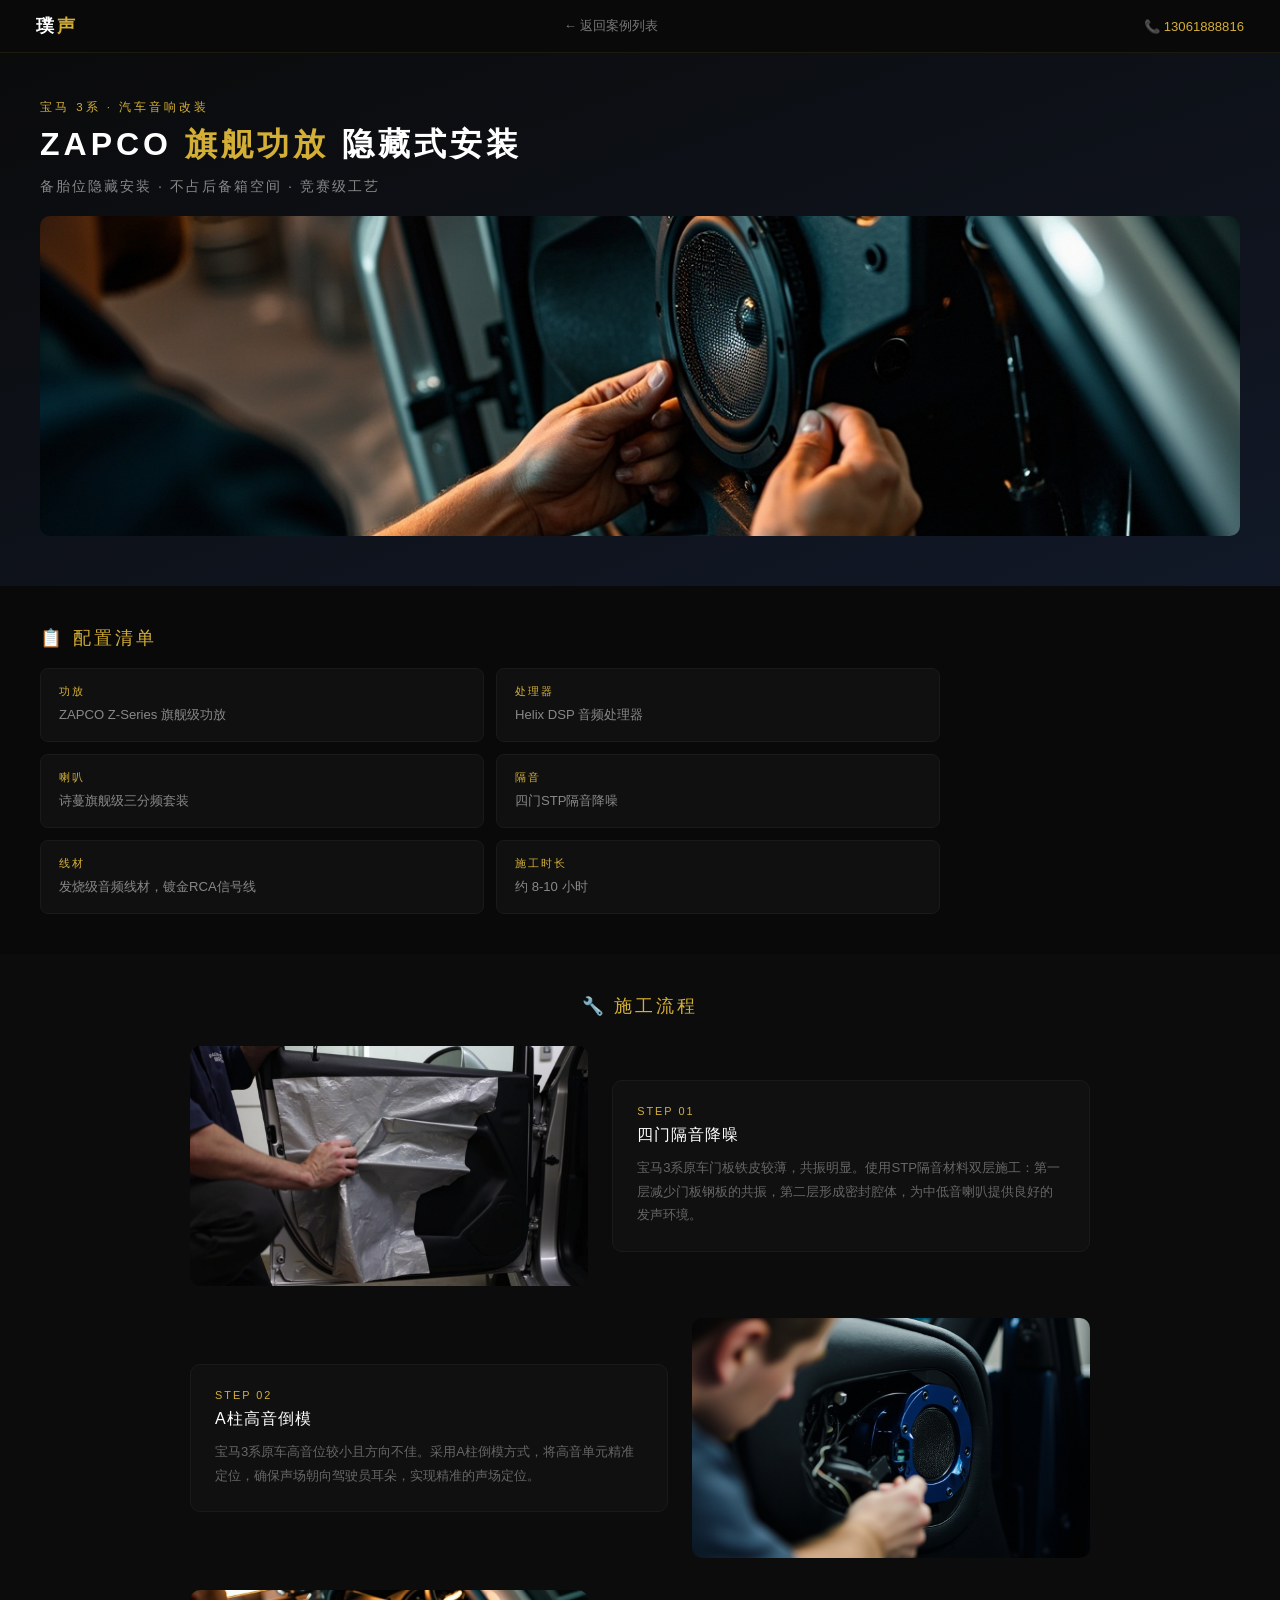
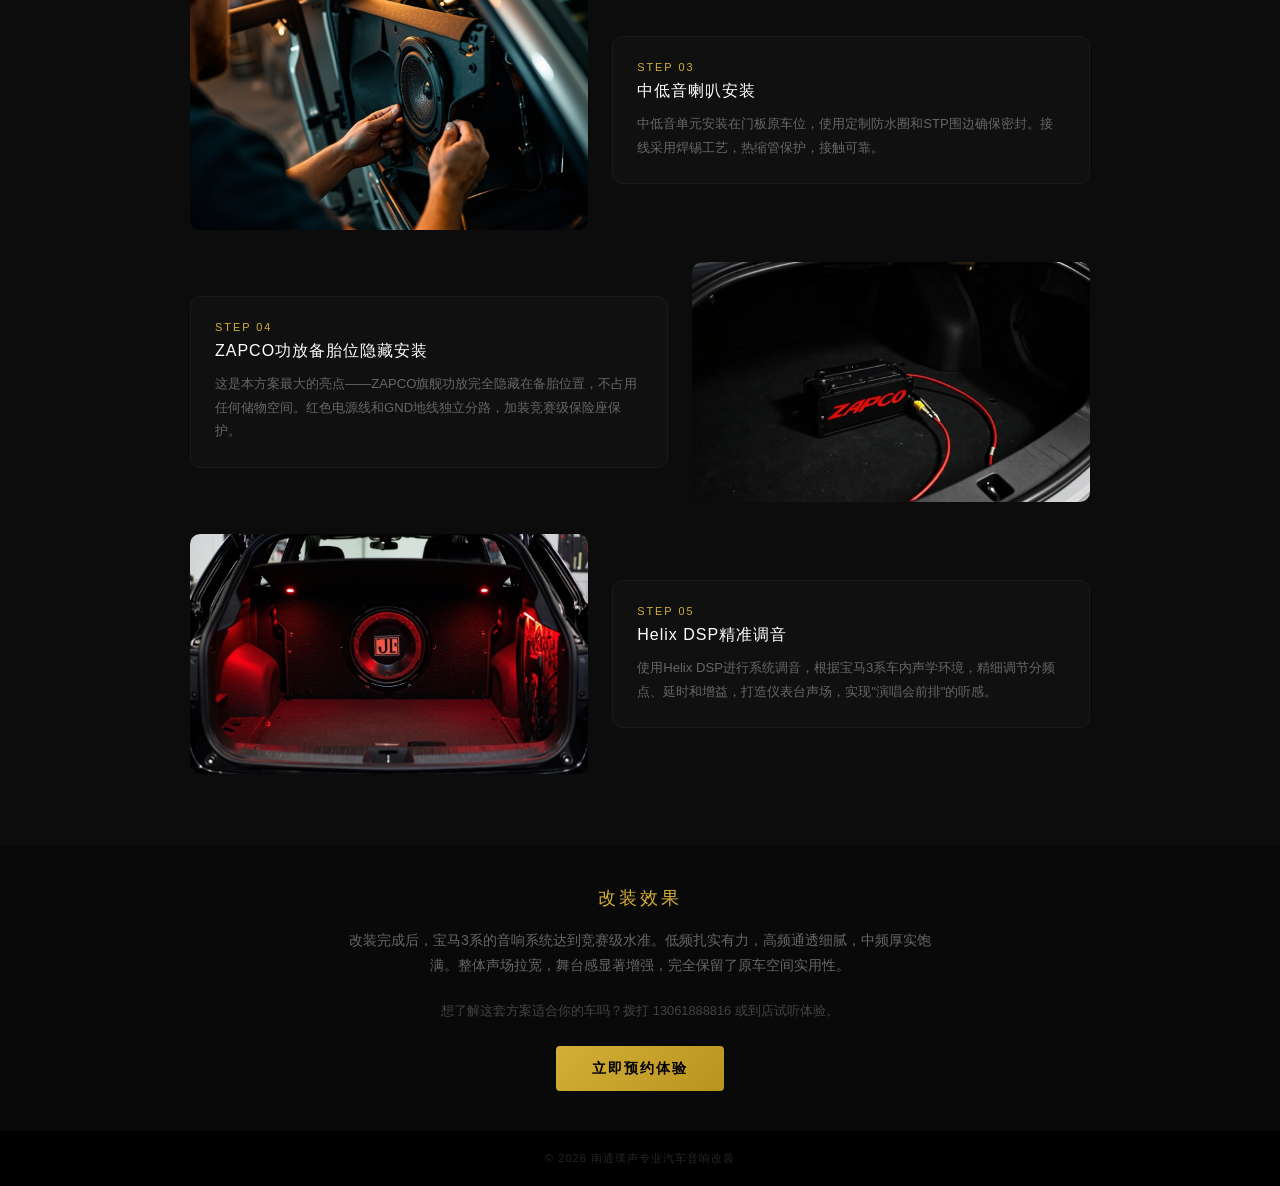
==== case-bmw.html @ 30ced148 "initial pusound website" ====
<!DOCTYPE html>
<html lang="zh-CN">
<head>
  <meta charset="UTF-8">
  <meta name="baidu-site-verification" content="codeva-0A6vj1tlnV"/>
  <meta name="viewport" content="width=device-width, initial-scale=1.0">
  <title>宝马3系改装ZAPCO旗舰功放 | 璞声汽车音响</title>
  <meta name="description" content="宝马3系汽车音响改装，ZAPCO旗舰功放备胎位隐藏安装，不占后备箱空间。诗蔓三分频+四门STP隔音+Helix DSP调音，适合南通宝马车主。">
  <meta name="keywords" content="南通汽车音响改装,宝马3系音响改装,ZAPCO功放,STP隔音,汽车音响升级,南通宝马改装">
  <link rel="canonical" href="https://www.pusound.cn/case-bmw.html">
  <meta property="og:title" content="宝马3系改装ZAPCO旗舰功放 | 璞声汽车音响">
  <meta property="og:description" content="ZAPCO旗舰功放备胎位隐藏安装，不占空间。宝马3系改装案例展示。">
  <meta property="og:type" content="article">
  <meta property="og:url" content="https://www.pusound.cn/case-bmw.html">
  <script type="application/ld+json">
  {
    "@context": "https://schema.org",
    "@type": "Article",
    "headline": "宝马3系改装ZAPCO旗舰功放",
    "description": "宝马3系汽车音响改装，ZAPCO旗舰功放备胎位隐藏安装，诗蔓三分频+STP隔音+Helix DSP调音",
    "image": "https://www.pusound.cn/images/cases/ku-bmw.jpg",
    "author": {"@type": "Organization", "name": "南通璞声专业汽车音响改装"},
    "publisher": {"@type": "Organization", "name": "南通璞声专业汽车音响改装", "url": "https://www.pusound.cn/"}
  }
  </script>
  <style>
    *{margin:0;padding:0;box-sizing:border-box}
    body{font-family:'PingFang SC','Microsoft YaHei',sans-serif;background:#0a0a0a;color:#fff;overflow-x:hidden}
    a{text-decoration:none;color:inherit}
    img{width:100%;height:100%;object-fit:cover;display:block}
    nav{position:fixed;top:0;left:0;right:0;z-index:100;padding:14px 36px;display:flex;justify-content:space-between;align-items:center;background:rgba(10,10,10,0.95);backdrop-filter:blur(10px);border-bottom:1px solid rgba(212,175,55,0.1);z-index:200}
    nav .logo{font-size:1.1rem;font-weight:700;letter-spacing:3px}
    nav .logo span{color:#d4af37}
    nav .back{color:#777;font-size:0.82rem}
    nav .back:hover{color:#d4af37}
    nav .tel{color:#d4af37;font-size:0.82rem;font-weight:500}
    .hero{padding:100px 40px 50px;background:linear-gradient(160deg,#0a0a0a 0%,#111827 100%)}
    .hero .car{color:#d4af37;font-size:0.72rem;letter-spacing:3px;margin-bottom:8px;text-transform:uppercase}
    .hero h1{font-size:2rem;font-weight:700;letter-spacing:4px;margin-bottom:10px}
    .hero h1 span{color:#d4af37}
    .hero .subtitle{color:#888;font-size:0.9rem;letter-spacing:2px;margin-bottom:20px}
    .hero-img{width:100%;height:320px;object-fit:cover;border-radius:10px;background:#111}
    .config{padding:40px;background:#090909}
    .config h2,.process h2,.summary h2{font-size:1.1rem;font-weight:400;color:#d4af37;letter-spacing:3px;margin-bottom:18px}
    .config-grid{display:grid;grid-template-columns:1fr 1fr;gap:12px;max-width:900px}
    .config-item{background:#101010;border:1px solid #1a1a1a;border-radius:8px;padding:16px 18px}
    .config-item .label{color:#d4af37;font-size:0.68rem;letter-spacing:2px;margin-bottom:5px}
    .config-item .value{color:#888;font-size:0.82rem;line-height:1.6}
    .process{padding:40px;background:#0c0c0c}
    .process h2{text-align:center;margin-bottom:28px}
    .step{display:grid;grid-template-columns:1fr 1.2fr;gap:24px;max-width:900px;margin:0 auto 32px;align-items:center}
    .step.reverse{grid-template-columns:1.2fr 1fr}
    .step-img{height:240px;object-fit:cover;border-radius:10px;background:#111}
    .step-content{background:#101010;border:1px solid #1a1a1a;border-radius:10px;padding:24px}
    .step-num{color:#d4af37;font-size:0.68rem;letter-spacing:2px;margin-bottom:8px}
    .step-title{color:#fff;font-size:1rem;letter-spacing:1px;margin-bottom:10px;font-weight:500}
    .step-desc{color:#666;font-size:0.82rem;line-height:1.8}
    .summary{padding:40px;background:#090909;text-align:center}
    .summary p{color:#666;font-size:0.88rem;line-height:1.8;max-width:600px;margin:0 auto 20px}
    .summary .cta{display:inline-flex;padding:13px 36px;background:linear-gradient(135deg,#d4af37,#b8941f);color:#000;font-weight:600;font-size:0.9rem;border-radius:4px;letter-spacing:2px}
    footer{padding:20px;text-align:center;background:#000;color:#252525;font-size:0.7rem;letter-spacing:1px}
    @media(max-width:768px){.config-grid{grid-template-columns:1fr}.step,.step.reverse{grid-template-columns:1fr}}
  </style>
</head>
<body>
<nav>
  <a href="/" class="logo">璞<span>声</span></a>
  <a href="/" class="back">← 返回案例列表</a>
  <a href="tel:13061888816" class="tel">📞 13061888816</a>
</nav>
<section class="hero">
  <div class="car">宝马 3系 · 汽车音响改装</div>
  <h1>ZAPCO <span>旗舰功放</span> 隐藏式安装</h1>
  <div class="subtitle">备胎位隐藏安装 · 不占后备箱空间 · 竞赛级工艺</div>
  <img class="hero-img" src="/images/process-install-door.png" alt="宝马3系改装">
</section>
<section class="config">
  <h2>📋 配置清单</h2>
  <div class="config-grid">
    <div class="config-item"><div class="label">功放</div><div class="value">ZAPCO Z-Series 旗舰级功放</div></div>
    <div class="config-item"><div class="label">处理器</div><div class="value">Helix DSP 音频处理器</div></div>
    <div class="config-item"><div class="label">喇叭</div><div class="value">诗蔓旗舰级三分频套装</div></div>
    <div class="config-item"><div class="label">隔音</div><div class="value">四门STP隔音降噪</div></div>
    <div class="config-item"><div class="label">线材</div><div class="value">发烧级音频线材，镀金RCA信号线</div></div>
    <div class="config-item"><div class="label">施工时长</div><div class="value">约 8-10 小时</div></div>
  </div>
</section>
<section class="process">
  <h2>🔧 施工流程</h2>
  <div class="step">
    <img class="step-img" src="/images/process-deadening.png" alt="四门隔音" onerror="this.style.display='none'">
    <div class="step-content">
      <div class="step-num">STEP 01</div>
      <div class="step-title">四门隔音降噪</div>
      <div class="step-desc">宝马3系原车门板铁皮较薄，共振明显。使用STP隔音材料双层施工：第一层减少门板钢板的共振，第二层形成密封腔体，为中低音喇叭提供良好的发声环境。</div>
    </div>
  </div>
  <div class="step reverse">
    <div class="step-content">
      <div class="step-num">STEP 02</div>
      <div class="step-title">A柱高音倒模</div>
      <div class="step-desc">宝马3系原车高音位较小且方向不佳。采用A柱倒模方式，将高音单元精准定位，确保声场朝向驾驶员耳朵，实现精准的声场定位。</div>
    </div>
    <img class="step-img" src="/images/process-morel.png" alt="A柱倒模" onerror="this.style.display='none'">
  </div>
  <div class="step">
    <img class="step-img" src="/images/process-install-door.png" alt="中低音安装" onerror="this.style.display='none'">
    <div class="step-content">
      <div class="step-num">STEP 03</div>
      <div class="step-title">中低音喇叭安装</div>
      <div class="step-desc">中低音单元安装在门板原车位，使用定制防水圈和STP围边确保密封。接线采用焊锡工艺，热缩管保护，接触可靠。</div>
    </div>
  </div>
  <div class="step reverse">
    <div class="step-content">
      <div class="step-num">STEP 04</div>
      <div class="step-title">ZAPCO功放备胎位隐藏安装</div>
      <div class="step-desc">这是本方案最大的亮点——ZAPCO旗舰功放完全隐藏在备胎位置，不占用任何储物空间。红色电源线和GND地线独立分路，加装竞赛级保险座保护。</div>
    </div>
    <img class="step-img" src="/images/process-zapco.png" alt="ZAPCO功放安装" onerror="this.style.display='none'">
  </div>
  <div class="step">
    <img class="step-img" src="/images/process-trunk.png" alt="DSP调音" onerror="this.style.display='none'">
    <div class="step-content">
      <div class="step-num">STEP 05</div>
      <div class="step-title">Helix DSP精准调音</div>
      <div class="step-desc">使用Helix DSP进行系统调音，根据宝马3系车内声学环境，精细调节分频点、延时和增益，打造仪表台声场，实现"演唱会前排"的听感。</div>
    </div>
  </div>
</section>
<section class="summary">
  <h2>改装效果</h2>
  <p>改装完成后，宝马3系的音响系统达到竞赛级水准。低频扎实有力，高频通透细腻，中频厚实饱满。整体声场拉宽，舞台感显著增强，完全保留了原车空间实用性。</p>
  <p style="color:#444;font-size:0.8rem;margin-bottom:24px">想了解这套方案适合你的车吗？拨打 13061888816 或到店试听体验。</p>
  <a href="tel:13061888816" class="cta">立即预约体验</a>
</section>
<footer>© 2026 南通璞声专业汽车音响改装</footer>
</body>
</html>
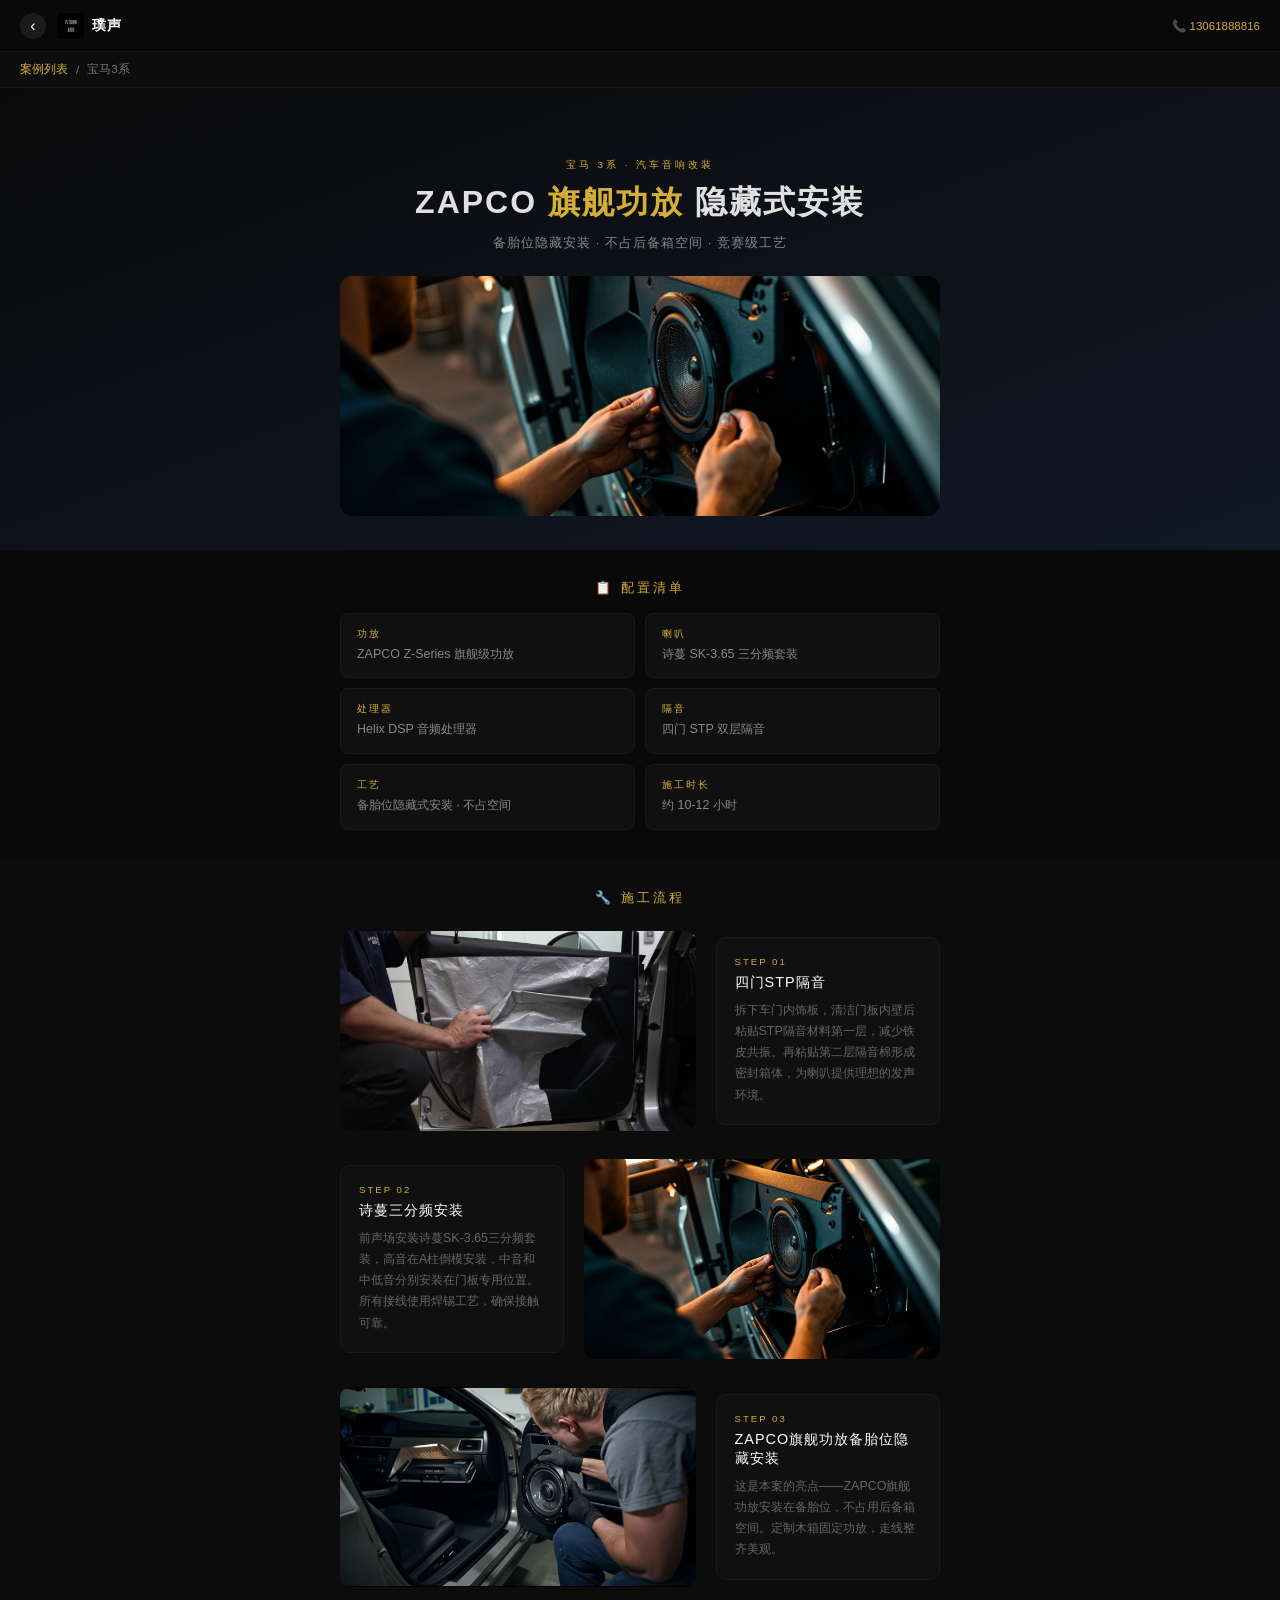
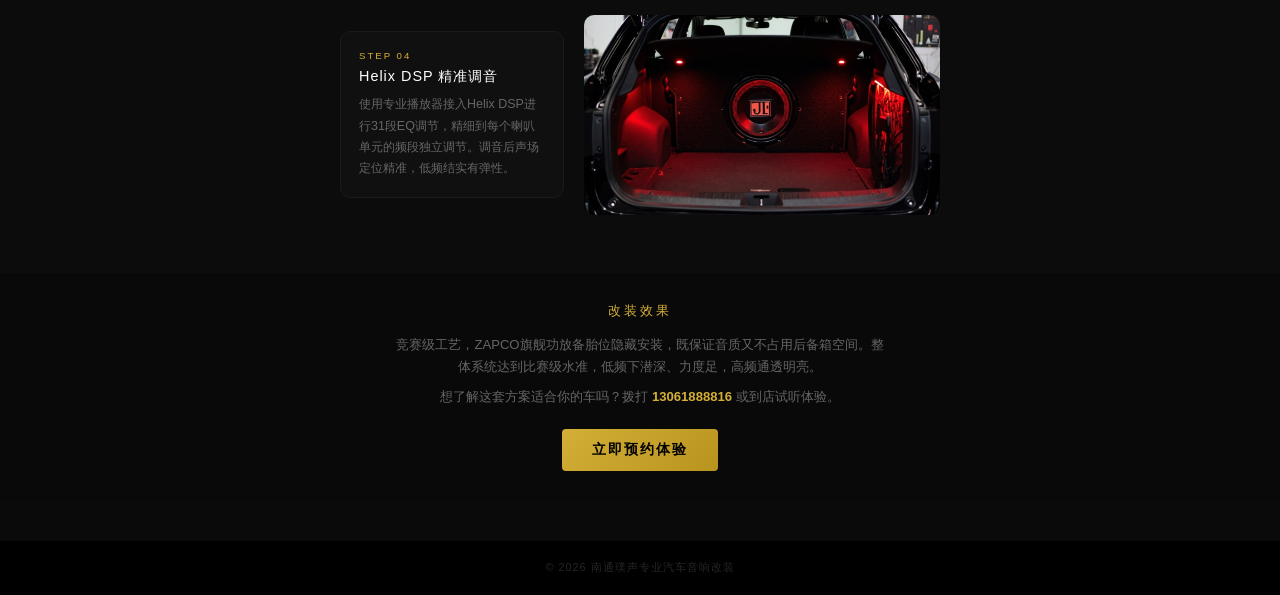
==== commit 8203cf41: "Add case pages: bmw, jl, morel, tlxi + SPA redesign with styles.css" ====
--- a/case-bmw.html
+++ b/case-bmw.html
@@ -2,138 +2,93 @@
 <html lang="zh-CN">
 <head>
   <meta charset="UTF-8">
-  <meta name="baidu-site-verification" content="codeva-0A6vj1tlnV"/>
-  <meta name="viewport" content="width=device-width, initial-scale=1.0">
+  <meta name="viewport" content="width=device-width, initial-scale=1.0, maximum-scale=1.0, user-scalable=no">
   <title>宝马3系改装ZAPCO旗舰功放 | 璞声汽车音响</title>
-  <meta name="description" content="宝马3系汽车音响改装，ZAPCO旗舰功放备胎位隐藏安装，不占后备箱空间。诗蔓三分频+四门STP隔音+Helix DSP调音，适合南通宝马车主。">
-  <meta name="keywords" content="南通汽车音响改装,宝马3系音响改装,ZAPCO功放,STP隔音,汽车音响升级,南通宝马改装">
+  <meta name="description" content="宝马3系汽车音响改装，ZAPCO旗舰功放备胎位隐藏安装，不占后备箱空间。诗蔓三分频+四门STP隔音+Helix DSP调音。">
   <link rel="canonical" href="https://www.pusound.cn/case-bmw.html">
-  <meta property="og:title" content="宝马3系改装ZAPCO旗舰功放 | 璞声汽车音响">
-  <meta property="og:description" content="ZAPCO旗舰功放备胎位隐藏安装，不占空间。宝马3系改装案例展示。">
-  <meta property="og:type" content="article">
-  <meta property="og:url" content="https://www.pusound.cn/case-bmw.html">
-  <script type="application/ld+json">
-  {
-    "@context": "https://schema.org",
-    "@type": "Article",
-    "headline": "宝马3系改装ZAPCO旗舰功放",
-    "description": "宝马3系汽车音响改装，ZAPCO旗舰功放备胎位隐藏安装，诗蔓三分频+STP隔音+Helix DSP调音",
-    "image": "https://www.pusound.cn/images/cases/ku-bmw.jpg",
-    "author": {"@type": "Organization", "name": "南通璞声专业汽车音响改装"},
-    "publisher": {"@type": "Organization", "name": "南通璞声专业汽车音响改装", "url": "https://www.pusound.cn/"}
-  }
-  </script>
-  <style>
-    *{margin:0;padding:0;box-sizing:border-box}
-    body{font-family:'PingFang SC','Microsoft YaHei',sans-serif;background:#0a0a0a;color:#fff;overflow-x:hidden}
-    a{text-decoration:none;color:inherit}
-    img{width:100%;height:100%;object-fit:cover;display:block}
-    nav{position:fixed;top:0;left:0;right:0;z-index:100;padding:14px 36px;display:flex;justify-content:space-between;align-items:center;background:rgba(10,10,10,0.95);backdrop-filter:blur(10px);border-bottom:1px solid rgba(212,175,55,0.1);z-index:200}
-    nav .logo{font-size:1.1rem;font-weight:700;letter-spacing:3px}
-    nav .logo span{color:#d4af37}
-    nav .back{color:#777;font-size:0.82rem}
-    nav .back:hover{color:#d4af37}
-    nav .tel{color:#d4af37;font-size:0.82rem;font-weight:500}
-    .hero{padding:100px 40px 50px;background:linear-gradient(160deg,#0a0a0a 0%,#111827 100%)}
-    .hero .car{color:#d4af37;font-size:0.72rem;letter-spacing:3px;margin-bottom:8px;text-transform:uppercase}
-    .hero h1{font-size:2rem;font-weight:700;letter-spacing:4px;margin-bottom:10px}
-    .hero h1 span{color:#d4af37}
-    .hero .subtitle{color:#888;font-size:0.9rem;letter-spacing:2px;margin-bottom:20px}
-    .hero-img{width:100%;height:320px;object-fit:cover;border-radius:10px;background:#111}
-    .config{padding:40px;background:#090909}
-    .config h2,.process h2,.summary h2{font-size:1.1rem;font-weight:400;color:#d4af37;letter-spacing:3px;margin-bottom:18px}
-    .config-grid{display:grid;grid-template-columns:1fr 1fr;gap:12px;max-width:900px}
-    .config-item{background:#101010;border:1px solid #1a1a1a;border-radius:8px;padding:16px 18px}
-    .config-item .label{color:#d4af37;font-size:0.68rem;letter-spacing:2px;margin-bottom:5px}
-    .config-item .value{color:#888;font-size:0.82rem;line-height:1.6}
-    .process{padding:40px;background:#0c0c0c}
-    .process h2{text-align:center;margin-bottom:28px}
-    .step{display:grid;grid-template-columns:1fr 1.2fr;gap:24px;max-width:900px;margin:0 auto 32px;align-items:center}
-    .step.reverse{grid-template-columns:1.2fr 1fr}
-    .step-img{height:240px;object-fit:cover;border-radius:10px;background:#111}
-    .step-content{background:#101010;border:1px solid #1a1a1a;border-radius:10px;padding:24px}
-    .step-num{color:#d4af37;font-size:0.68rem;letter-spacing:2px;margin-bottom:8px}
-    .step-title{color:#fff;font-size:1rem;letter-spacing:1px;margin-bottom:10px;font-weight:500}
-    .step-desc{color:#666;font-size:0.82rem;line-height:1.8}
-    .summary{padding:40px;background:#090909;text-align:center}
-    .summary p{color:#666;font-size:0.88rem;line-height:1.8;max-width:600px;margin:0 auto 20px}
-    .summary .cta{display:inline-flex;padding:13px 36px;background:linear-gradient(135deg,#d4af37,#b8941f);color:#000;font-weight:600;font-size:0.9rem;border-radius:4px;letter-spacing:2px}
-    footer{padding:20px;text-align:center;background:#000;color:#252525;font-size:0.7rem;letter-spacing:1px}
-    @media(max-width:768px){.config-grid{grid-template-columns:1fr}.step,.step.reverse{grid-template-columns:1fr}}
-  </style>
+  <link rel="stylesheet" href="styles.css">
 </head>
 <body>
-<nav>
-  <a href="/" class="logo">璞<span>声</span></a>
-  <a href="/" class="back">← 返回案例列表</a>
-  <a href="tel:13061888816" class="tel">📞 13061888816</a>
-</nav>
-<section class="hero">
-  <div class="car">宝马 3系 · 汽车音响改装</div>
-  <h1>ZAPCO <span>旗舰功放</span> 隐藏式安装</h1>
-  <div class="subtitle">备胎位隐藏安装 · 不占后备箱空间 · 竞赛级工艺</div>
-  <img class="hero-img" src="/images/process-install-door.png" alt="宝马3系改装">
-</section>
-<section class="config">
-  <h2>📋 配置清单</h2>
-  <div class="config-grid">
-    <div class="config-item"><div class="label">功放</div><div class="value">ZAPCO Z-Series 旗舰级功放</div></div>
-    <div class="config-item"><div class="label">处理器</div><div class="value">Helix DSP 音频处理器</div></div>
-    <div class="config-item"><div class="label">喇叭</div><div class="value">诗蔓旗舰级三分频套装</div></div>
-    <div class="config-item"><div class="label">隔音</div><div class="value">四门STP隔音降噪</div></div>
-    <div class="config-item"><div class="label">线材</div><div class="value">发烧级音频线材，镀金RCA信号线</div></div>
-    <div class="config-item"><div class="label">施工时长</div><div class="value">约 8-10 小时</div></div>
+  <nav>
+    <button class="nav-back show" onclick="history.back()">‹</button>
+    <div class="logo">
+      <img src="/images/logo-pusound.webp" alt="璞声" class="logo-img" onerror="this.src='/images/logo-pusound.jpg'" loading="lazy">
+      <span class="logo-text">璞声</span>
+    </div>
+    <div class="spacer"></div>
+    <a href="tel:13061888816" class="tel">📞 13061888816</a>
+  </nav>
+
+  <div class="sub-header">
+    <a href="/">案例列表</a>
+    <span>/</span>
+    <span>宝马3系</span>
   </div>
-</section>
-<section class="process">
-  <h2>🔧 施工流程</h2>
-  <div class="step">
-    <img class="step-img" src="/images/process-deadening.png" alt="四门隔音" onerror="this.style.display='none'">
-    <div class="step-content">
-      <div class="step-num">STEP 01</div>
-      <div class="step-title">四门隔音降噪</div>
-      <div class="step-desc">宝马3系原车门板铁皮较薄，共振明显。使用STP隔音材料双层施工：第一层减少门板钢板的共振，第二层形成密封腔体，为中低音喇叭提供良好的发声环境。</div>
-    </div>
-  </div>
-  <div class="step reverse">
-    <div class="step-content">
-      <div class="step-num">STEP 02</div>
-      <div class="step-title">A柱高音倒模</div>
-      <div class="step-desc">宝马3系原车高音位较小且方向不佳。采用A柱倒模方式，将高音单元精准定位，确保声场朝向驾驶员耳朵，实现精准的声场定位。</div>
-    </div>
-    <img class="step-img" src="/images/process-morel.png" alt="A柱倒模" onerror="this.style.display='none'">
-  </div>
-  <div class="step">
-    <img class="step-img" src="/images/process-install-door.png" alt="中低音安装" onerror="this.style.display='none'">
-    <div class="step-content">
-      <div class="step-num">STEP 03</div>
-      <div class="step-title">中低音喇叭安装</div>
-      <div class="step-desc">中低音单元安装在门板原车位，使用定制防水圈和STP围边确保密封。接线采用焊锡工艺，热缩管保护，接触可靠。</div>
-    </div>
-  </div>
-  <div class="step reverse">
-    <div class="step-content">
-      <div class="step-num">STEP 04</div>
-      <div class="step-title">ZAPCO功放备胎位隐藏安装</div>
-      <div class="step-desc">这是本方案最大的亮点——ZAPCO旗舰功放完全隐藏在备胎位置，不占用任何储物空间。红色电源线和GND地线独立分路，加装竞赛级保险座保护。</div>
-    </div>
-    <img class="step-img" src="/images/process-zapco.png" alt="ZAPCO功放安装" onerror="this.style.display='none'">
-  </div>
-  <div class="step">
-    <img class="step-img" src="/images/process-trunk.png" alt="DSP调音" onerror="this.style.display='none'">
-    <div class="step-content">
-      <div class="step-num">STEP 05</div>
-      <div class="step-title">Helix DSP精准调音</div>
-      <div class="step-desc">使用Helix DSP进行系统调音，根据宝马3系车内声学环境，精细调节分频点、延时和增益，打造仪表台声场，实现"演唱会前排"的听感。</div>
-    </div>
-  </div>
-</section>
-<section class="summary">
-  <h2>改装效果</h2>
-  <p>改装完成后，宝马3系的音响系统达到竞赛级水准。低频扎实有力，高频通透细腻，中频厚实饱满。整体声场拉宽，舞台感显著增强，完全保留了原车空间实用性。</p>
-  <p style="color:#444;font-size:0.8rem;margin-bottom:24px">想了解这套方案适合你的车吗？拨打 13061888816 或到店试听体验。</p>
-  <a href="tel:13061888816" class="cta">立即预约体验</a>
-</section>
-<footer>© 2026 南通璞声专业汽车音响改装</footer>
+
+  <main class="case-page">
+    <section class="case-hero">
+      <div class="case-badge">宝马 3系 · 汽车音响改装</div>
+      <h1>ZAPCO <span>旗舰功放</span> 隐藏式安装</h1>
+      <p class="case-subtitle">备胎位隐藏安装 · 不占后备箱空间 · 竞赛级工艺</p>
+      <img class="case-hero-img" src="/images/process-install-door.png" alt="宝马3系改装" onerror="this.style.display='none'">
+    </section>
+
+    <section class="case-config">
+      <h2>📋 配置清单</h2>
+      <div class="config-grid">
+        <div class="config-item"><div class="label">功放</div><div class="value">ZAPCO Z-Series 旗舰级功放</div></div>
+        <div class="config-item"><div class="label">喇叭</div><div class="value">诗蔓 SK-3.65 三分频套装</div></div>
+        <div class="config-item"><div class="label">处理器</div><div class="value">Helix DSP 音频处理器</div></div>
+        <div class="config-item"><div class="label">隔音</div><div class="value">四门 STP 双层隔音</div></div>
+        <div class="config-item"><div class="label">工艺</div><div class="value">备胎位隐藏式安装 · 不占空间</div></div>
+        <div class="config-item"><div class="label">施工时长</div><div class="value">约 10-12 小时</div></div>
+      </div>
+    </section>
+
+    <section class="case-process">
+      <h2>🔧 施工流程</h2>
+      <div class="step">
+        <img class="step-img" src="/images/process-deadening.png" alt="四门隔音" onerror="this.style.display='none'">
+        <div class="step-content">
+          <div class="step-num">STEP 01</div>
+          <div class="step-title">四门STP隔音</div>
+          <div class="step-desc">拆下车门内饰板，清洁门板内壁后粘贴STP隔音材料第一层，减少铁皮共振。再粘贴第二层隔音棉形成密封箱体，为喇叭提供理想的发声环境。</div>
+        </div>
+      </div>
+      <div class="step reverse">
+        <div class="step-content">
+          <div class="step-num">STEP 02</div>
+          <div class="step-title">诗蔓三分频安装</div>
+          <div class="step-desc">前声场安装诗蔓SK-3.65三分频套装，高音在A柱倒模安装，中音和中低音分别安装在门板专用位置。所有接线使用焊锡工艺，确保接触可靠。</div>
+        </div>
+        <img class="step-img" src="/images/process-install-door.png" alt="喇叭安装" onerror="this.style.display='none'">
+      </div>
+      <div class="step">
+        <img class="step-img" src="/images/process-bmw.png" alt="功放安装" onerror="this.style.display='none'">
+        <div class="step-content">
+          <div class="step-num">STEP 03</div>
+          <div class="step-title">ZAPCO旗舰功放备胎位隐藏安装</div>
+          <div class="step-desc">这是本案的亮点——ZAPCO旗舰功放安装在备胎位，不占用后备箱空间。定制木箱固定功放，走线整齐美观。</div>
+        </div>
+      </div>
+      <div class="step reverse">
+        <div class="step-content">
+          <div class="step-num">STEP 04</div>
+          <div class="step-title">Helix DSP 精准调音</div>
+          <div class="step-desc">使用专业播放器接入Helix DSP进行31段EQ调节，精细到每个喇叭单元的频段独立调节。调音后声场定位精准，低频结实有弹性。</div>
+        </div>
+        <img class="step-img" src="/images/process-trunk.png" alt="DSP调音" onerror="this.style.display='none'">
+      </div>
+    </section>
+
+    <section class="case-summary">
+      <h2>改装效果</h2>
+      <p>竞赛级工艺，ZAPCO旗舰功放备胎位隐藏安装，既保证音质又不占用后备箱空间。整体系统达到比赛级水准，低频下潜深、力度足，高频通透明亮。</p>
+      <p class="case-contact">想了解这套方案适合你的车吗？拨打 <strong>13061888816</strong> 或到店试听体验。</p>
+      <a href="tel:13061888816" class="cta-btn">立即预约体验</a>
+    </section>
+  </main>
+
+  <footer>© 2026 南通璞声专业汽车音响改装</footer>
 </body>
 </html>
--- a/styles.css
+++ b/styles.css
@@ -0,0 +1,246 @@
+:root {
+  --gold: #d4af37;
+  --gold-dim: rgba(212,175,55,0.15);
+  --dark: #0a0a0a;
+  --card: #1a1a1a;
+  --text: #e0e0e0;
+  --muted: #777;
+}
+* { margin: 0; padding: 0; box-sizing: border-box; }
+html, body { height: 100%; }
+body {
+  font-family: -apple-system, "PingFang SC", "Microsoft YaHei", sans-serif;
+  background: var(--dark);
+  color: var(--text);
+}
+
+/* NAV */
+nav {
+  display: flex;
+  align-items: center;
+  padding: 0 20px;
+  height: 52px;
+  background: rgba(10,10,10,0.97);
+  border-bottom: 1px solid rgba(255,255,255,0.06);
+  flex-shrink: 0;
+  z-index: 100;
+  gap: 12px;
+  position: sticky;
+  top: 0;
+}
+.nav-back {
+  display: none;
+  width: 26px; height: 26px;
+  border-radius: 50%;
+  background: rgba(255,255,255,0.08);
+  border: none; color: #fff;
+  font-size: 16px; cursor: pointer;
+  align-items: center; justify-content: center;
+}
+.nav-back.show { display: flex; }
+nav .logo { display: flex; align-items: center; gap: 8px; }
+nav .logo-img { height: 26px; width: auto; }
+nav .logo-text { font-size: 0.88rem; font-weight: 700; letter-spacing: 1px; color: #fff; }
+nav .spacer { flex: 1; }
+nav .tel { font-size: 0.72rem; color: var(--gold); text-decoration: none; }
+
+/* SUB HEADER (case page breadcrumb) */
+.sub-header {
+  display: flex;
+  align-items: center;
+  gap: 8px;
+  padding: 10px 20px;
+  background: #0d0d0d;
+  border-bottom: 1px solid rgba(255,255,255,0.04);
+  font-size: 0.72rem;
+  color: var(--muted);
+}
+.sub-header a { color: var(--gold); text-decoration: none; }
+
+/* MAIN */
+main { padding-bottom: 40px; }
+
+/* CASE PAGE */
+.case-hero {
+  padding: 70px 20px 30px;
+  background: linear-gradient(160deg, #0a0a0a 0%, #111827 100%);
+  text-align: center;
+}
+.case-badge {
+  color: var(--gold);
+  font-size: 0.62rem;
+  letter-spacing: 3px;
+  text-transform: uppercase;
+  margin-bottom: 10px;
+}
+.case-hero h1 {
+  font-size: clamp(1.4rem, 5vw, 2rem);
+  font-weight: 700;
+  letter-spacing: 2px;
+  margin-bottom: 10px;
+  line-height: 1.3;
+}
+.case-hero h1 span { color: var(--gold); }
+.case-subtitle {
+  color: #888;
+  font-size: 0.82rem;
+  letter-spacing: 1px;
+  margin-bottom: 24px;
+}
+.case-hero-img {
+  width: 100%;
+  max-width: 600px;
+  height: 240px;
+  object-fit: cover;
+  border-radius: 12px;
+  background: var(--card);
+}
+
+/* CONFIG */
+.case-config {
+  padding: 30px 20px;
+  background: #090909;
+}
+.case-config h2 {
+  font-size: 0.8rem;
+  font-weight: 400;
+  color: var(--gold);
+  letter-spacing: 3px;
+  margin-bottom: 16px;
+  text-align: center;
+}
+.config-grid {
+  display: grid;
+  grid-template-columns: 1fr 1fr;
+  gap: 10px;
+  max-width: 600px;
+  margin: 0 auto;
+}
+.config-item {
+  background: #101010;
+  border: 1px solid #1a1a1a;
+  border-radius: 8px;
+  padding: 14px 16px;
+}
+.config-item .label {
+  color: var(--gold);
+  font-size: 0.6rem;
+  letter-spacing: 2px;
+  margin-bottom: 4px;
+  text-transform: uppercase;
+}
+.config-item .value {
+  color: #888;
+  font-size: 0.78rem;
+  line-height: 1.5;
+}
+
+/* PROCESS */
+.case-process {
+  padding: 30px 20px;
+  background: #0c0c0c;
+}
+.case-process h2 {
+  font-size: 0.8rem;
+  font-weight: 400;
+  color: var(--gold);
+  letter-spacing: 3px;
+  margin-bottom: 24px;
+  text-align: center;
+}
+.step {
+  display: grid;
+  grid-template-columns: 1fr 1.2fr;
+  gap: 20px;
+  margin-bottom: 28px;
+  align-items: center;
+  max-width: 600px;
+  margin-left: auto;
+  margin-right: auto;
+}
+.step.reverse { grid-template-columns: 1.2fr 1fr; }
+.step-img {
+  height: 200px;
+  object-fit: cover;
+  border-radius: 10px;
+  background: #151515;
+}
+.step-content {
+  background: #101010;
+  border: 1px solid #1a1a1a;
+  border-radius: 10px;
+  padding: 18px;
+}
+.step-num {
+  color: var(--gold);
+  font-size: 0.6rem;
+  letter-spacing: 2px;
+  margin-bottom: 6px;
+}
+.step-title {
+  color: #fff;
+  font-size: 0.9rem;
+  letter-spacing: 1px;
+  margin-bottom: 8px;
+  font-weight: 500;
+}
+.step-desc {
+  color: #666;
+  font-size: 0.78rem;
+  line-height: 1.7;
+}
+
+/* SUMMARY */
+.case-summary {
+  padding: 30px 20px;
+  background: #090909;
+  text-align: center;
+}
+.case-summary h2 {
+  font-size: 0.8rem;
+  font-weight: 400;
+  color: var(--gold);
+  letter-spacing: 3px;
+  margin-bottom: 14px;
+}
+.case-summary p {
+  color: #666;
+  font-size: 0.82rem;
+  line-height: 1.7;
+  max-width: 500px;
+  margin: 0 auto 8px;
+}
+.case-contact {
+  color: #444;
+  font-size: 0.78rem;
+  margin-bottom: 20px !important;
+}
+.case-contact strong { color: var(--gold); }
+.cta-btn {
+  display: inline-flex;
+  padding: 12px 30px;
+  background: linear-gradient(135deg, #d4af37, #b8941f);
+  color: #000;
+  font-weight: 600;
+  font-size: 0.85rem;
+  border-radius: 4px;
+  letter-spacing: 2px;
+  text-decoration: none;
+}
+
+/* FOOTER */
+footer {
+  padding: 20px;
+  text-align: center;
+  background: #000;
+  color: #252525;
+  font-size: 0.68rem;
+  letter-spacing: 1px;
+}
+
+/* RESPONSIVE */
+@media (max-width: 600px) {
+  .config-grid { grid-template-columns: 1fr; }
+  .step, .step.reverse { grid-template-columns: 1fr; }
+  .step-img { height: 180px; }
+}
